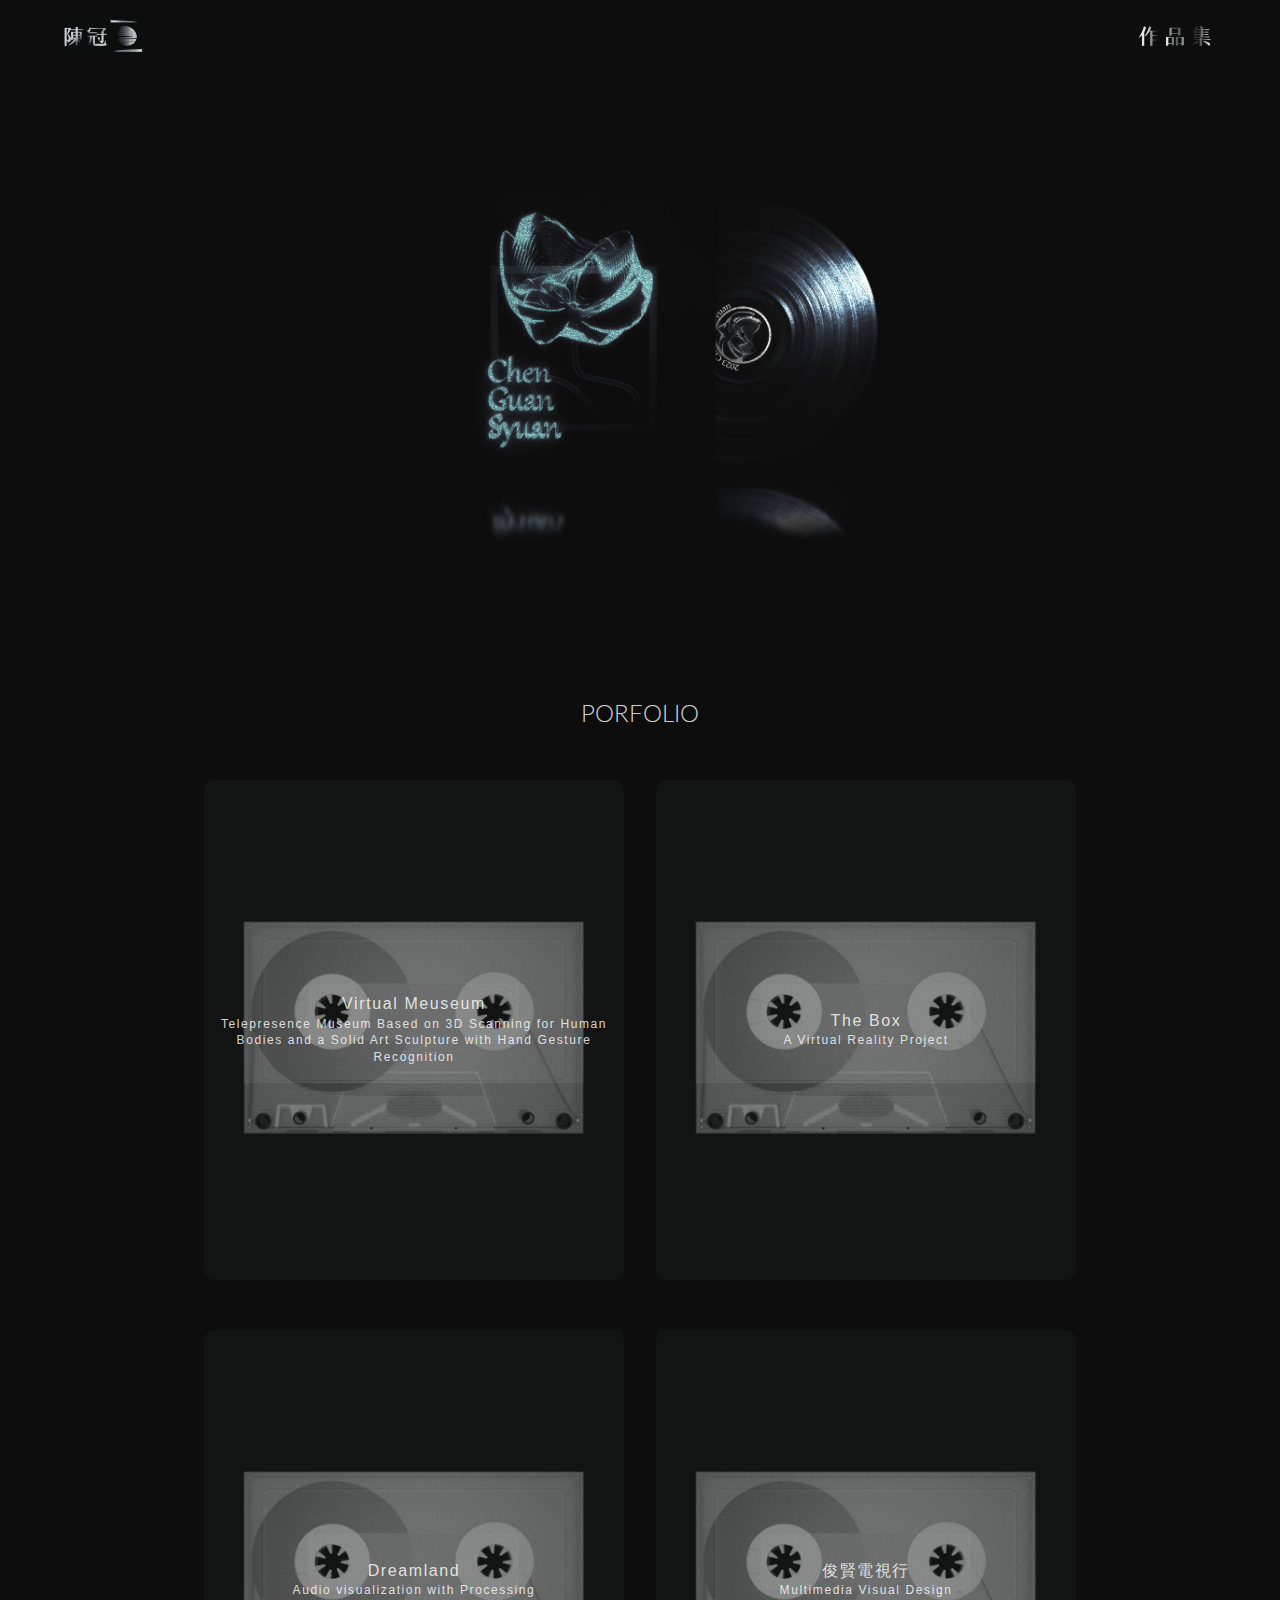
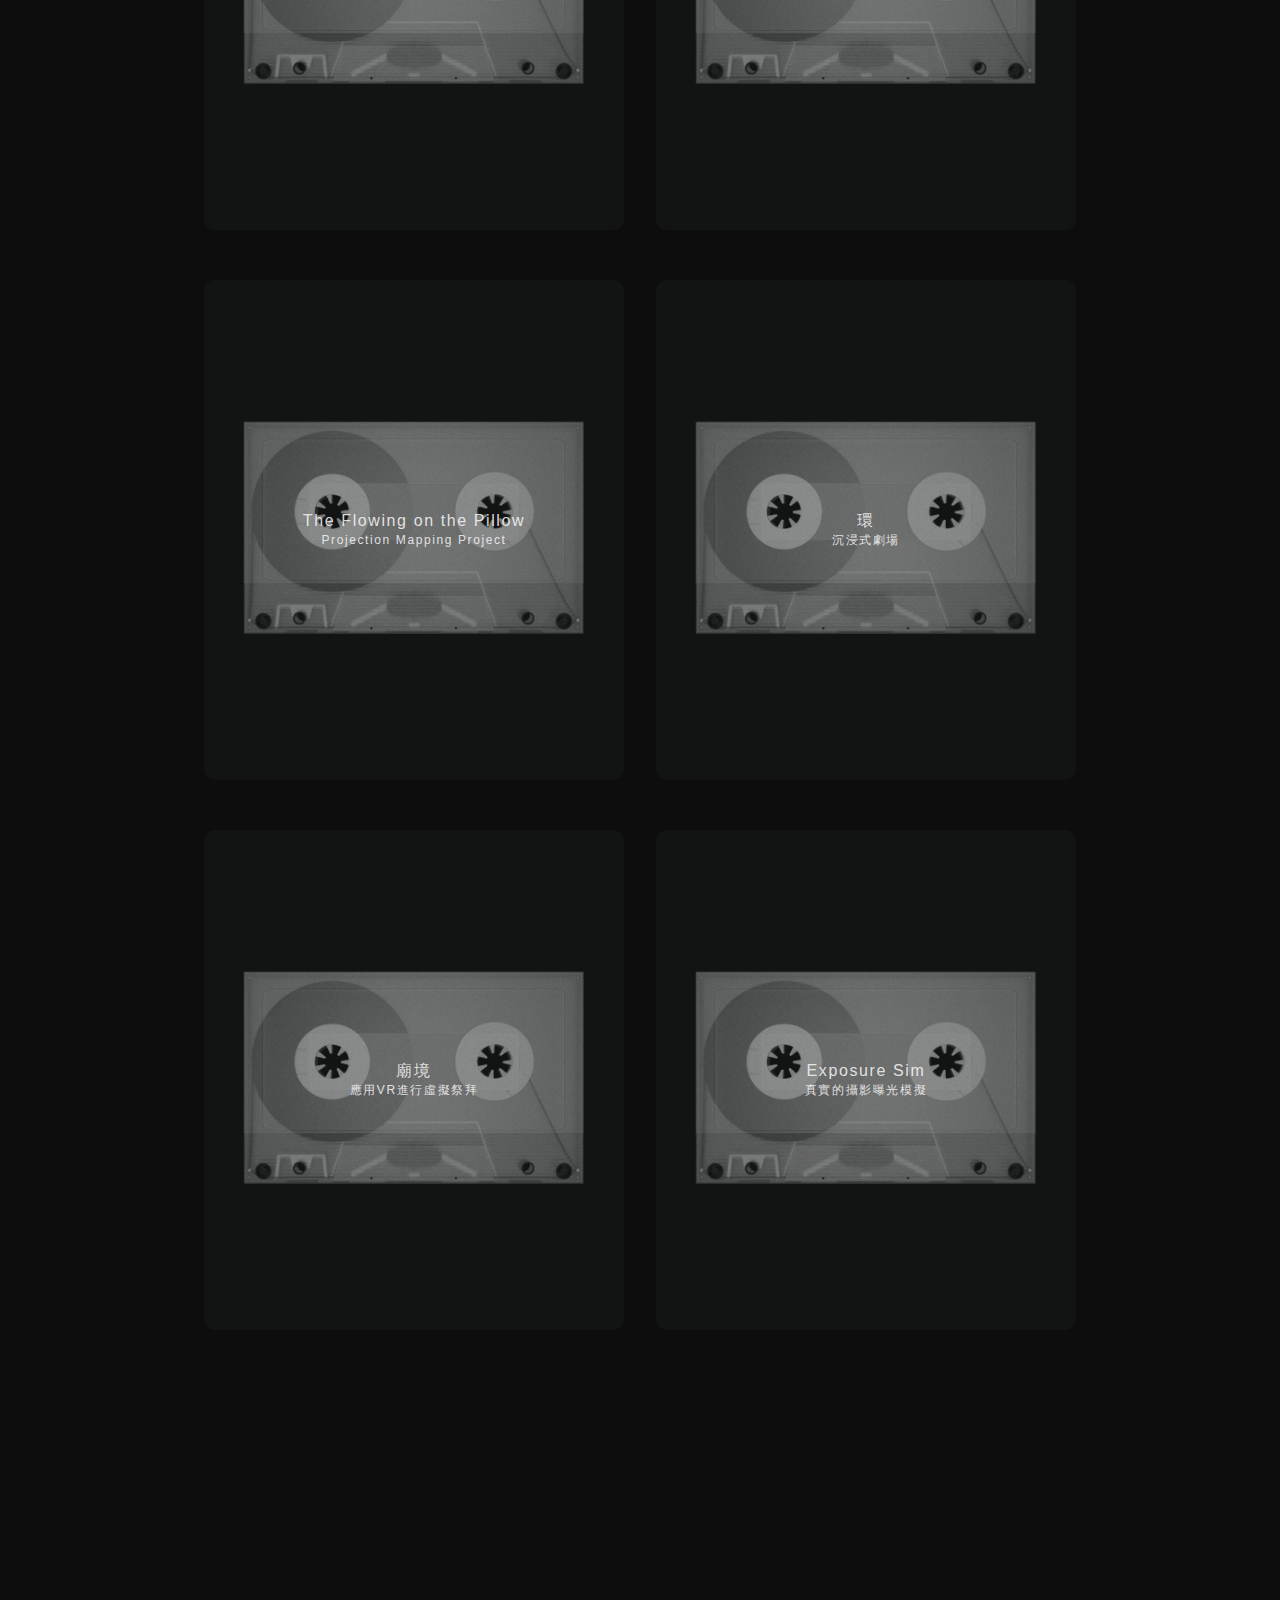
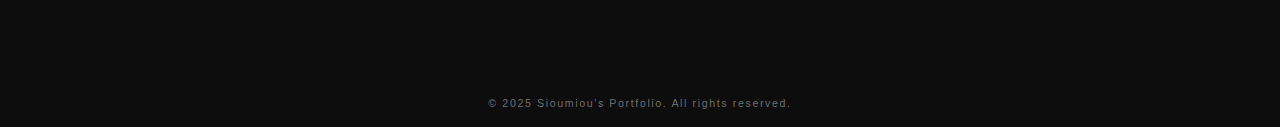
==== index.html @ 2a6f03c4 "First upload" ====
<!DOCTYPE html>
<html lang="zh-Hant">
<head>
    <meta charset="UTF-8">
    <meta name="viewport" content="width=device-width, initial-scale=1.0">
    <link rel="stylesheet" href="css/base.css">
    <link rel="stylesheet" href="css/styles.css">
</head>
<body>
    <header>
        <div class="header-container">
          <div class="logo">
            <img src="pic/logo.png" alt="Logo">
          </div>
          <div class="header-title">
            <img src="pic/logo_2.png" alt="Logo">
          </div>
        </div>
      </header>
      
    <!-- 🚀 新的圖片 Banner -->
    <div class="banner">
        <img src="pic/banner.png" alt="Banner Image">
    </div>

    <!-- 添加切換按鈕 -->
 <!--   <div class="toggle-buttons">
        <button id="portfolioBtn">Portfolio</button>
        <button id="cvBtn">CV</button>
    </div>
-->
    <section id="portfolio" class="portfolio-section hidden">
        <div class="container">
            <h2>PORFOLIO</h2>
            <div class="portfolio-grid">
                <a class="portfolio-item">
                    <div class="work-default-content">
                        <div class="text-overlay">
                          <h3>Virtual Meuseum</h3>
                          <p>Telepresence Museum Based on 3D Scanning for Human Bodies and a Solid Art Sculpture with Hand Gesture Recognition</p>
                        </div>
                      </div>
                    <div class="work-hover-content" id="Virtual_Museum">
                        <h3>Virtual Meuseum</h3>
                        <p>
                            本專案已投稿並發表於 IEEE AIxVR 2025，但仍為一項尚未對外公開的進行中研究計畫。
                        </p>
                        <div class="tech-tags">
                            <span>Unity</span>
                            <span>Virtual Reality</span>
                            <span>CNN-LSTM</span>
                            <span>3D Scanning</span>
                            <span>Interactive</span>
                        </div>
                    </div>
                </a>
                <a class="portfolio-item">
                    <div class="work-default-content">
                        <div class="text-overlay">
                          <h3>The Box</h3>
                          <p>A Virtual Reality Project</p>
                        </div>
                      </div>
                    <div class="work-hover-content" id="BOX">
                        <h3>The Box</h3>
                        <p>This is an ongoing project that has not been publicly disclosed yet.</p>
                        <div class="tech-tags">
                            <span>Unity</span>
                            <span>Virtual Reality</span>
                        </div>
                    </div>
                </a>
            </div>
            <div class="portfolio-grid">
                <a class="portfolio-item"  href="dreamland.html">
                    <div class="work-default-content">
                        <div class="text-overlay">
                          <h3>Dreamland</h3>
                          <p>Audio visualization with Processing</p>
                        </div>
                      </div>
                    <div class="work-hover-content" id="dreamland">
                        <h3>Dreamland</h3>
                        <p>腦無時無刻不在處理訊息，即使是在沉睡中，而人因此產生夢境。</p>
                        <div class="tech-tags">
                            <span>Processing</span>
                            <span>Audio Visualization</span>
                        </div>
                    </div>
                </a>
                <a class="portfolio-item"  href="jun-tv.html">
                    <div class="work-default-content">
                        <div class="text-overlay">
                          <h3>俊賢電視行 </h3>
                          <p>Multimedia Visual Design</p>
                        </div>
                      </div>
                    <div class="work-hover-content" id="tv">
                        <h3>俊賢電視行</h3>
                        <p>一間電視行老闆 ­­- 俊賢，決定利用他店裡的電視替他自己以及這間店行銷。</p>
                        <div class="tech-tags">
                            <span>Unity</span>
                            <span>Processing</span>
                        </div>
                    </div>
                </a>
            </div>
            <div class="portfolio-grid">
                <a class="portfolio-item"  href="projection-pollow.html">
                    <div class="work-default-content">
                        <div class="text-overlay">
                          <h3>The Flowing on the Pillow</h3>
                          <p>Projection Mapping Project</p>
                        </div>
                      </div>
                    <div class="work-hover-content" id="pillow">
                        <h3>The Flowing on the Pillow</h3>
                        <p>展現意識流動的樣貌。</p>
                        <div class="tech-tags">
                            <span>Processing</span>
                            <span>Projection Mapping</span>
                        </div>
                    </div>
                </a>
                <a class="portfolio-item"  href="Interconnected.html">
                    <div class="work-default-content">
                        <div class="text-overlay">
                          <h3>環</h3>
                          <p>沉浸式劇場</p>
                        </div>
                      </div>
                    <div class="work-hover-content" id="Interconnected">
                        <h3>環</h3>
                        <p>是瀝青、水泥劃清了人與自然的界線，至今人類似乎不再是大自然的一部分，<br>
                            但你的小小的舉動，終究會透過某種途徑，對環境產生影響。 
                        </p>
                        <div class="tech-tags">
                            <span>Immersive</span>
                            <span>Unity</span>
                        </div>
                    </div>
                </a>
            </div>
            <div class="portfolio-grid">
                <a class="portfolio-item"  href="temple-realm.html">
                    <div class="work-default-content">
                        <div class="text-overlay">
                          <h3>廟境</h3>
                          <p>應用VR進行虛擬祭拜</p>
                        </div>
                      </div>
                    <div class="work-hover-content" id="templerealm">
                        <h3>廟境</h3>
                        <p>祭祀是臺灣珍貴的文化資產，然而，許多這些資產正在式微。</p>
                        <div class="tech-tags">
                            <span>Virtual Reality</span>
                            <span>Unity</span>
                        </div>
                    </div>
                </a>
                <a class="portfolio-item"  href="exposure-sim.html">
                    <div class="work-default-content">
                        <div class="text-overlay">
                          <h3>Exposure Sim</h3>
                          <p>真實的攝影曝光模擬</p>
                        </div>
                      </div>
                    <div class="work-hover-content" id="exposure_sim">
                        <h3>Exposure Sim</h3>
                        <p>也許在虛擬世界中的行為，本質上來說就是一種虛無。 
                        </p>
                        <div class="tech-tags">
                            <span>Unity</span>
                        </div>
                    </div>
                </a>
            </div>
        </div>
    </section>
<!--
    <section id="cv" class="cv-section hidden">
        <div class="container">
            <h2>CV</h2>
            <div class="cv-content">
                <h3>個人資料</h3>
                <p>姓名：XXX</p>
                <p>聯絡方式：XXX</p>
                <h3>學歷</h3>
                <p>大學名稱 - 學士學位</p>
                <p>主修：XXX，畢業年份：20XX</p>
                <h3>工作經歷</h3>
                <p>公司名稱 - 工作職位</p>
                <p>工作內容簡述，描述工作職責與經驗。</p>
            </div>
        </div>
    </section>
-->
    <section id="skills" class="skills-section hidden">
        <div class="container">
            <h2>SKILLS</h2>
            <div class="skills-container">
    
                <!-- Game Engine / 3D 區塊 -->
                <div class="skill-category">
                    <h3>Game Engine / 3D Production</h3>
                    <div class="skill-box">Unity</div>
                    <div class="skill-box">Blender</div>
                </div>
    
                <!-- Creative Tools 區塊 -->
                <div class="skill-category">
                    <h3>Visual Programming</h3>
                    <div class="skill-box">TouchDesigner</div>
                    <div class="skill-box">Processing</div>
                </div>
    
                <!-- Coding 區塊 -->
                <div class="skill-category">
                    <h3>Coding</h3>
                    <div class="skill-box">Python</div>
                    <div class="skill-box">Java</div>
                </div>
    
            </div>
        </div>
    </section>
 
    
    <footer class="fade-in">
        <p>&copy; 2025 Sioumiou's Portfolio. All rights reserved.</p>
    </footer>

    <script>
    document.addEventListener("DOMContentLoaded", function () {
        const hiddenElements = document.querySelectorAll(".hidden");
        
        function showOnScroll() {
            hiddenElements.forEach(el => {
                const rect = el.getBoundingClientRect();
                if (rect.top < window.innerHeight * 0.8) {
                    el.classList.add("show");
                }
            });
        }
        
        window.addEventListener("scroll", showOnScroll);
        showOnScroll();

        // 切換 Portfolio 和 CV
        const portfolioBtn = document.getElementById("portfolioBtn");
        const cvBtn = document.getElementById("cvBtn");
        const portfolioSection = document.getElementById("portfolio");
        const cvSection = document.getElementById("cv");

        portfolioBtn.addEventListener("click", function() {
            portfolioSection.classList.remove("hidden");
            cvSection.classList.add("hidden");
        });

        cvBtn.addEventListener("click", function() {
            cvSection.classList.remove("hidden");
            portfolioSection.classList.add("hidden");
        });
    });

    </script>
</body>
</html>
---- css/base.css ----
/*======================================================================
   1. 字型設定 (Font Face)
======================================================================*/
@font-face {
    font-family: 'TaipeiSansTC';
    src: url('../font/TaipeiSansTCBeta-Regular.ttf') format('truetype');
    font-weight: 400; /* Regular */
    font-style: normal;
}

@font-face {
    font-family: 'TaipeiSansTC';
    src: url('../font/TaipeiSansTCBeta-Bold.ttf') format('truetype');
    font-weight: 700; /* Bold */
    font-style: normal;
}

@font-face {
    font-family: 'TaipeiSansTC';
    src: url('../font/TaipeiSansTCBeta-Light.ttf') format('truetype');
    font-weight: 300; /* Light */
    font-style: normal;
}

@font-face {
    font-family: "SweiSpringSugarCJKtc";
    src: url("../font/SweiSpringSugarCJKtc-ExtraLight.ttf") format("truetype");
    font-weight: 200;
    font-style: normal;
}
@font-face {
    font-family: "SweiSpringSugarCJKtc";
    src: url("../font/SweiSpringSugarCJKtc-Black.ttf") format("truetype");
    font-weight: 800;
    font-style: normal;
}
@font-face {
    font-family: "SweiSpringSugarCJKtc";
    src: url("../font/SweiSpringSugarCJKtc-Light.ttf") format("truetype");
    font-weight: 300;
    font-style: normal;
}
@font-face {
    font-family: "SweiSpringSugarCJKtc";
    src: url("../font/SweiSpringSugarCJKtc-Medium.ttf") format("truetype");
    font-weight: 400;
    font-style: normal;
}
/* Lato Hairline -> 一般視為 100 或 200，這裡設定為 100 */
@font-face {
    font-family: 'Lato';
    src: url('../font/lato/Lato-Hairline.ttf') format('truetype');
    font-weight: 100;
    font-style: normal;
}

/* Lato Thin -> 通常設定為 200 */
@font-face {
    font-family: 'Lato';
    src: url('../font/lato/Lato-Thin.ttf') format('truetype');
    font-weight: 200;
    font-style: normal;
}

/* Lato Light -> 通常設定為 300 */
@font-face {
    font-family: 'Lato';
    src: url('../font/lato/Lato-Light.ttf') format('truetype');
    font-weight: 300;
    font-style: normal;
}

/* Lato Regular -> 400 */
@font-face {
    font-family: 'Lato';
    src: url('../font/lato/Lato-Regular.ttf') format('truetype');
    font-weight: 400;
    font-style: normal;
}

/* Lato Medium -> 500 */
@font-face {
    font-family: 'Lato';
    src: url('../font/lato/Lato-Medium.ttf') format('truetype');
    font-weight: 500;
    font-style: normal;
}

/* Lato Bold -> 700 */
@font-face {
    font-family: 'Lato';
    src: url('../font/lato/Lato-Bold.ttf') format('truetype');
    font-weight: 700;
    font-style: normal;
}

/* Lato Heavy -> 常見設為 900 (Black) */
@font-face {
    font-family: 'Lato';
    src: url('../font/lato/Lato-Heavy.ttf') format('truetype');
    font-weight: 900;
    font-style: normal;
}
/*======================================================================
   2. 全域重設 (Global Reset)
======================================================================*/
* {
    margin: 0;
    padding: 0;
    box-sizing: border-box;
}


/*======================================================================
   3. 基本樣式 (Base Styles)
======================================================================*/
body {
    background: #0d0d0d;
    line-height: 1.4;
    color: #f5f5f5de;
    font-family: "SweiSpringSugarCJKtc", Arial, sans-serif;
    font-weight: 200;
    font-size: 16px;
    letter-spacing: 0.1em;
}

h2 {
    font-family: "SweiSpringSugarCJKtc", sans-serif; 
    font-weight: 400; 
}
footer {
    color: #d9d9d97c;
    text-align: center;
    padding: 1rem 0;
    font-family: "Noto Sans TC", sans-serif;
    font-weight: 300;
    font-size: 8pt;
}

/* 固定在螢幕正中央的容器 */
.center-home-container {
    position: fixed;
    bottom: 30%;
    left: 50%;
    transform: translate(-50%, -50%);
    z-index: 999; /* 確保在最上層 */
}

/* 連結本身：維持 hover 動效與動畫設定 */
.center-home-icon {
    display: inline-block;
    text-decoration: none; /* 移除超連結預設底線 */
    transition: transform 0.3s ease;
    animation: float 5s ease-in-out infinite;
    transition: transform 0.3s ease, filter 0.3s ease;
}
.center-home-icon::after {
    content: attr(data-tooltip);       /* 取得 data-tooltip 的文字 */
    position: absolute;
    top: 110%;                      /* 往上放在按鈕上方 */
    left: 50%;                         /* 水平置中 */
    transform: translateX(-50%) translateY(0);
    color: #fff;
    padding: 5px 8px;
    border-radius: 4px;
    font-size: 0.5rem;
    white-space: nowrap;               /* 文字不換行 */
    opacity: 0;                        /* 預設不可見 */
    visibility: hidden;                /* 預設不可見 */
    transition: opacity 0.2s ease, visibility 0.2s ease, transform 0.2s ease;
    pointer-events: none;              /* 滑鼠不會作用在提示上 */
}
.center-home-icon:hover::after {
    opacity: 1;
    visibility: visible;
    transform: translateX(-50%) translateY(-5px);
}
/* 圖片大小，可依需求自行調整 */
.center-home-icon img {
    width: 30px;  /* 例如 60px，可自行改大或改小 */
    height: auto; 
    display: block;
    filter: brightness(0.8);
    transform: scale(0.8);
}

/* 滑鼠懸停時放大 */
.center-home-icon:hover {
    transform: scale(1.2);
    filter: brightness(2.5);
}

#back-home-container {
    opacity: 0;
    visibility: hidden;
    transition: opacity 0.3s ease, visibility 0.3s ease;
  }
  /* 顯示時 */
#back-home-container.show {
    opacity: 1;
    visibility: visible;
}

  /* 浮動動畫：上下輕微移動 */
  @keyframes float {
    0% {
      transform: translateY(0);
    }
    50% {
      transform: translateY(5px); /* 浮起距離可依需求調整 */
    }
    100% {
      transform: translateY(0);
    }
  }
  

/*======================================================================
   4. 網格系統 (Grid System)

  
  /* 浮動動畫：上下輕微移動 */
  @keyframes float {
    0% {
      transform: translateY(0);
    }
    50% {
      transform: translateY(-8px); /* 浮起高度可調 */
    }
    100% {
      transform: translateY(0);
    }
  }
  

  /* --------------------------
   回首頁按鈕 (底部)
----------------------------- */
#back-home-container {
    position: fixed;
    bottom: 6%;
    left: 50%;
    transform: translate(-50%, -50%);
    z-index: 999;
    opacity: 0;
    visibility: hidden;
    transition: opacity 0.3s ease, visibility 0.3s ease;
  }
  
  #back-home-container.show {
    opacity: 1;
    visibility: visible;
  }
  
  .center-home-icon {
    display: inline-block;
    text-decoration: none;
    transition: transform 0.3s ease, filter 0.3s ease;
    position: relative;
  }
  
  .center-home-icon img {
    width: 25px;
    height: auto;
    display: block;
    filter: brightness(0.3);
    transform: scale(0.8);
  }
  
  .center-home-icon:hover {
    transform: scale(1.2);
    filter: brightness(2.5);
  }
  
  /* 提示字 (tooltip) */
  .center-home-icon::after {
    content: attr(data-tooltip);
    position: absolute;
    top: 110%;
    left: 50%;
    transform: translateX(-50%);
    color: #fff;
    padding: 5px 8px;
    border-radius: 4px;
    font-size: 0.5rem;
    white-space: nowrap;
    opacity: 0;
    visibility: hidden;
    transition: opacity 0.2s ease, visibility 0.2s ease, transform 0.2s ease;
    pointer-events: none;
  }
  
  .center-home-icon:hover::after {
    opacity: 1;
    visibility: visible;
    transform: translate(-50%, -5px);
  }
---- css/styles.css ----
/*======================================================================
   4. 主要容器 (Container)
======================================================================*/
.container {
    max-width: 1000px; /* 限制最大寬度 */
    margin: 0 auto;    /* 讓區塊置中 */
    padding: 0 5%;     /* 左右預留5%的空間 */
}


/*======================================================================
   5. Header 與導覽列
======================================================================*/
header {
    padding: 1rem 0;
}

/* 主要容器，控制左邊 Logo 與右邊導覽列對齊方式 */
.header-container {
max-width: 1200px;
margin: 0 auto;
padding: 0 1rem;

/* Flex 佈局，讓 Logo 與導覽列左右排列 */
display: flex;
align-items: center;
justify-content: space-between;
}

/* Logo 區塊：圖片置於左上角 */
.logo img, .header-title img {
height: 40px; /* 可自行調整高度 */
width: auto;
display: block;
}

.nav-links {
    background-color: #2c2e38;
    list-style: none;
    display: flex;
    justify-content: center;
    gap: 20px;
}

.nav-links a {
    color: #fff;
    text-decoration: none;
    font-weight: bold;
    font-family: 'TaipeiSansTC', sans-serif;
    font-weight: 400; /* 使用 Bold 字重 */
}

.nav-links a:hover {
    text-decoration: underline;
}


/*======================================================================
   6. Banner 區塊
======================================================================*/
.banner {
    width: 100%;
    overflow: hidden;
    margin: 0 auto; /* 讓整個 .banner 區塊置中 */
    background-color: #0d0d0d;
}

.banner img {
    width: 70%;
    height: auto;         /* 保持圖片等比例縮放 */
    object-fit: cover;    /* 若圖片比例不符合容器，可視需求改用 cover/contain */
    display: block;       
    margin: 0 auto;       /* 讓圖片在父容器中水平置中 */
    margin-top: 10px;
    margin-bottom: 100px;
}


/*======================================================================
   7. 主要內容區塊 (Sections)
======================================================================*/
section {
    padding: 4rem 0;
    text-align: center;
}


/*======================================================================
   8. 作品集區塊 (Portfolio)
======================================================================*/
.portfolio-section {
    height: 2300px;
}


.portfolio-grid {
    display: grid;
    grid-template-columns: repeat(auto-fit, minmax(250px, 1fr));
    gap: 2rem;
    margin-top:50px;
}

/* 讓 portfolio, skills 區塊有左右間距 */
.portfolio-section,
.skills-section {
    margin-top: 10px;
    padding: 0 ;

}

.portfolio-section h2,
.skills-section h2 {
    font-family: "Lato", sans-serif; 
    font-weight: 300; 
    padding-top: 0rem;
    font-size: 1.5rem;
    margin-bottom: 0rem;
    letter-spacing: normal;
    
}



/* 作品集卡片 */
.portfolio-item {
    position: relative;
    overflow: hidden;
    border-radius: 10px;
    transition: transform 0.3s ease-in-out;
    height: 500px; /* 作品區塊的高度 */
}

.portfolio-item:hover {
    transform: scale(1.05);
    z-index: 1;
    cursor: url('../pic/view_detail.png'), pointer;
}

.portfolio-item img {
    width: 100%;
    height: auto;
    border-radius: 5px;
}

/* 預設內容區 */
.work-default-content {
    position: relative;
    width: 100%;
    height: 100%; /* 填滿父容器 .portfolio-item 的 500px */
    background: url('../pic/type.png') center/cover no-repeat;
    display: flex;
    flex-direction: column;
    justify-content: center; /* 垂直置中 */
    align-items: center;     /* 水平置中 */
    
}

/* 文字覆蓋層 */
.text-overlay {
    position: absolute;
    top: 0;
    left: 0;
    width: 100%;
    height: 100%; /* 同樣填滿 .work-default-content 的高度 */
    background-color: rgba(40, 43, 46, 0.2);
    display: flex;
    flex-direction: column;
    justify-content: center; /* 垂直置中 */
    align-items: center;     /* 水平置中 */
    color: #f5f5f5de;
    text-align: center;
}
.text-overlay h3 {
    font-family: "SweiSpringSugarCJKtc", sans-serif; 
    font-weight: 400;
    font-size: 16px;
   
}
.text-overlay p {
    font-family: "SweiSpringSugarCJKtc", sans-serif; 
    font-weight: 200;
    font-size: 12px;
}

/* 滑鼠懸停內容區 */
.work-hover-content {
    position: absolute;
    top: 0;
    left: 0;
    width: 100%;
    height: 100%;
    
    color: white;
    padding: 2rem;
    display: flex;
    flex-direction: column;
    justify-content: center;
    opacity: 0;
    transform: translateY(20px);
    
}
#dreamland {
    background: url('../gif/dreamland.gif') center/cover no-repeat;
}
#tv {
    background: url('../gif/TV.gif') center/cover no-repeat;
}
#pillow {
    background: url('../gif/project_pillow.gif') center/cover no-repeat;
}
#Interconnected{
    background: url('../gif/Interconnected.gif') center/cover no-repeat;
}
#templerealm{
    background: url('../gif/temple.gif') center/cover no-repeat;
}
#exposure_sim{
    background: url('../gif/exposure_sim.gif') center/cover no-repeat;
}
#Virtual_Museum{
    background: url('../gif/virtual_museum.png') center/cover no-repeat;
    cursor: url('../pic/coming_soon.png'), pointer;
}
#BOX{
    background: url('../gif/box.png') center/cover no-repeat;
    cursor: url('../pic/coming_soon.png'), pointer;
}
.work-hover-content h3 {
    font-family: "SweiSpringSugarCJKtc", sans-serif; 
    font-weight: 300;
    font-size: 10pt;
}
.work-hover-content p {
    font-size: 8.5pt;
}
.portfolio-item:hover .work-hover-content {
    opacity: 1;
    transform: translateY(0);
}

.portfolio-item:hover .work-default-content {
    opacity: 0;
    transform: scale(0.95);
}

/* 技術標籤 */
.tech-tags {
    margin-top: 1rem;
    display: flex;
    gap: 0.5rem;
    flex-wrap: wrap;
    justify-content: center;
}

.tech-tags span {
    background: rgba(255, 255, 255, 0.1);
    padding: 0.3rem 0.8rem;
    border-radius: 20px;
    font-size: 6pt;
}


/*======================================================================
   9. 技能區塊 (Skills)
======================================================================*/
/* 技能區塊 (Skills) 容器 */
.skills-container {
    display: grid;
    grid-template-columns: repeat(auto-fit, minmax(250px, 1fr));
    gap: 2rem;
    margin-top:50px;
}
.skill-category {
    text-align: center; /* 讓標題和技能卡都置中 */
    margin: 0 auto;
    margin-bottom: 100px;
}

/* 技能分類標題 */
.skill-category h3 {
    margin-bottom: 1rem;
    font-size: 1rem;
    font-weight: 500;
    letter-spacing: 0.1em;
}

/* 技能卡 (skill-box) */
.skill-box {
    max-width: 200px;
    border-radius: 8px;
    

    font-family: "SweiSpringSugarCJKtc", sans-serif;
    font-size: 0.8rem;
    font-weight: 100;
    letter-spacing: 0.05em;

    transition: transform 0.3s ease;
    margin: 0.5rem auto; /* 水平置中 */
    text-align: center;  /* 文字置中 */
}

/* Hover 效果 */
.skill-box:hover {
    font-weight: 200;
    transform: scale(1.1);
}



/*======================================================================
   10. 動畫效果 (Animations)
======================================================================*/
@keyframes fadeIn {
    from {
        opacity: 0;
        transform: translateY(20px);
    }
    to {
        opacity: 1;
        transform: translateY(0);
    }
}

/* 滾動淡入效果 */
.hidden {
    opacity: 0;
    transform: translateY(30px);
    transition: all 1s ease-in-out;
}

.show {
    opacity: 1;
    transform: translateY(0);
}
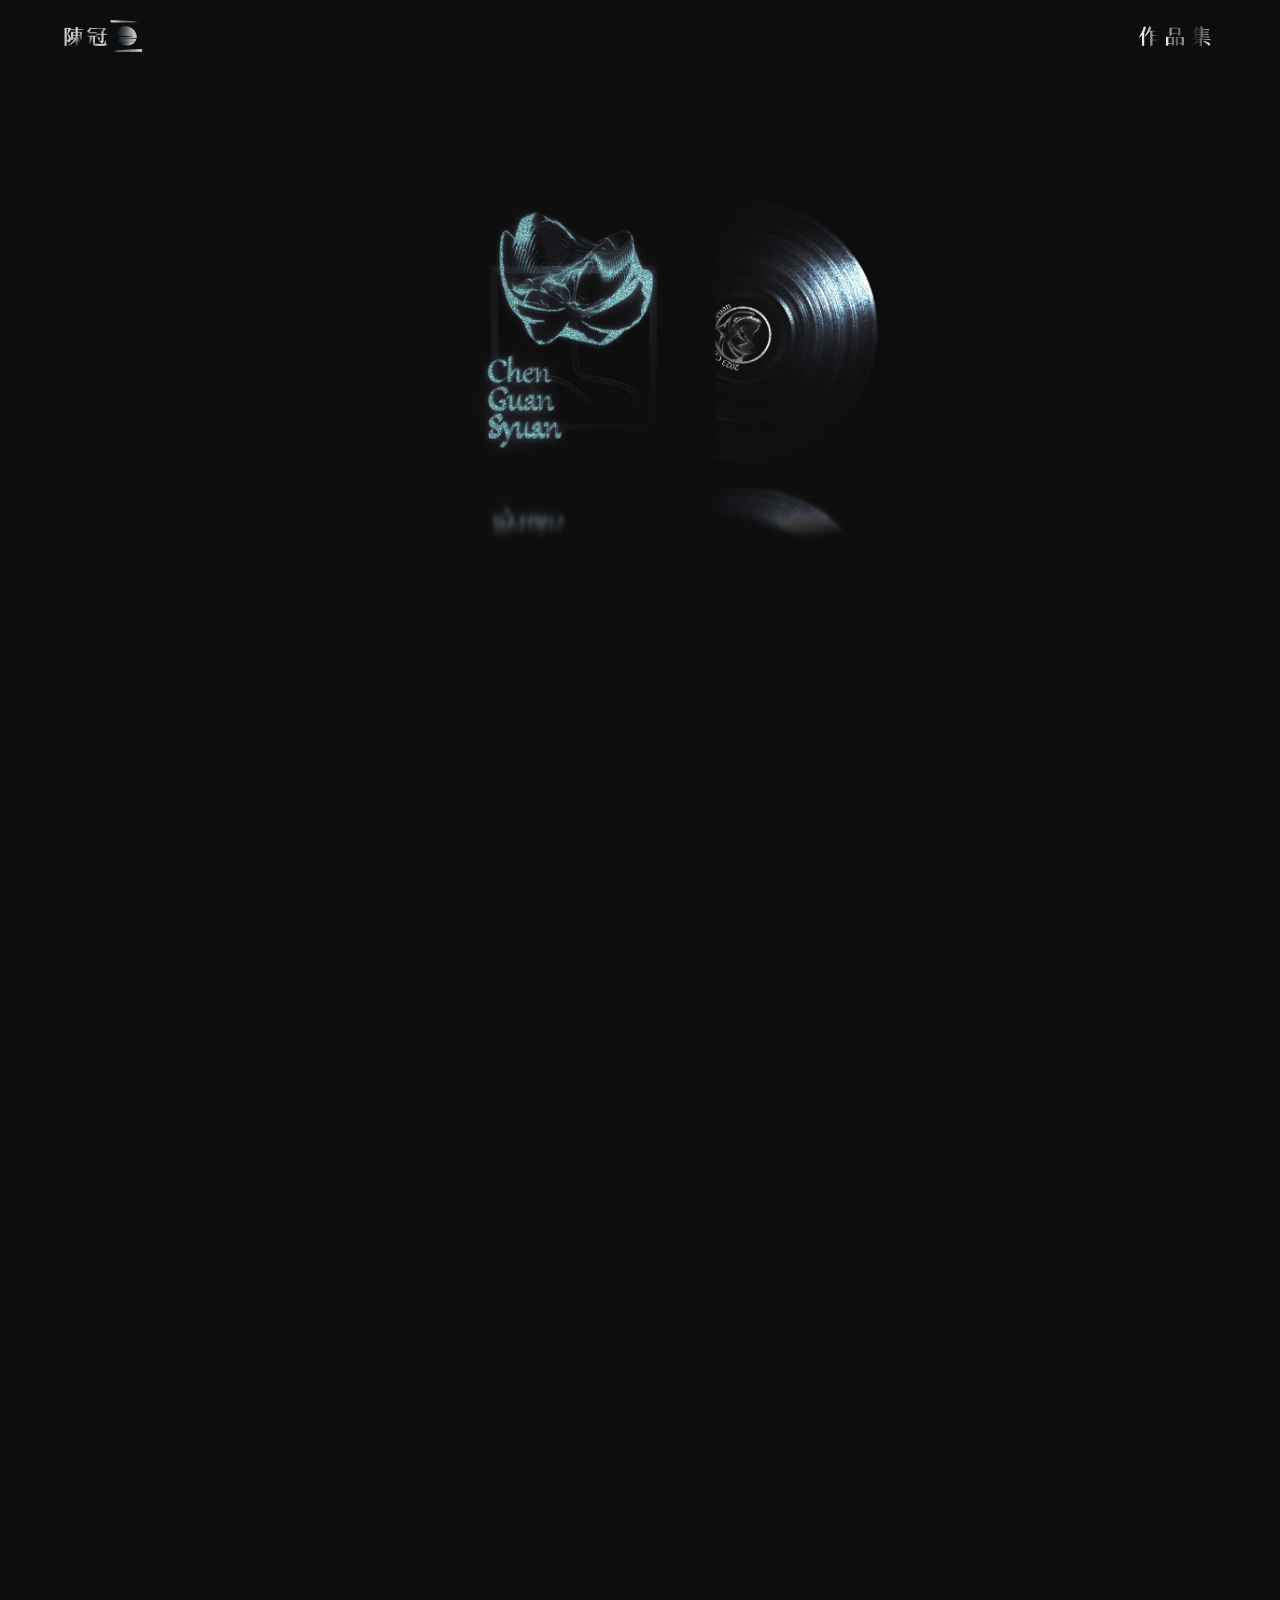
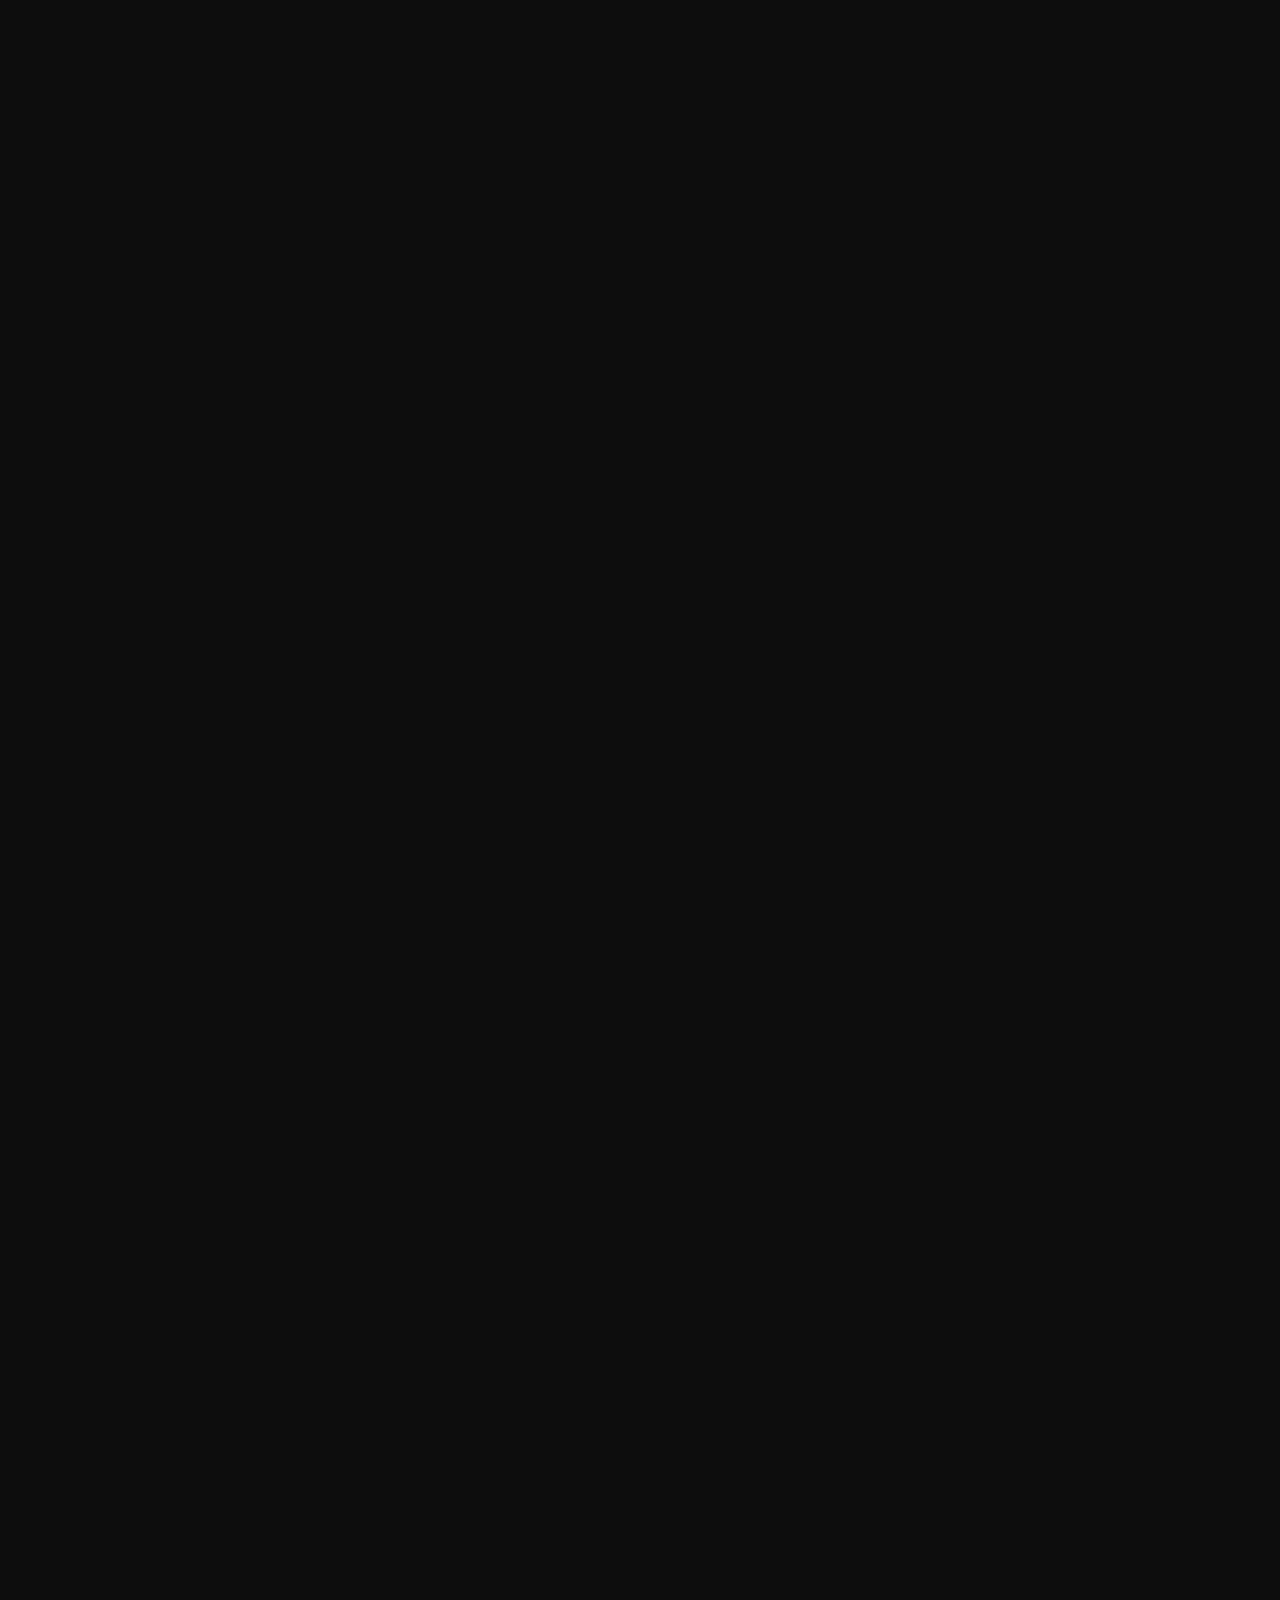
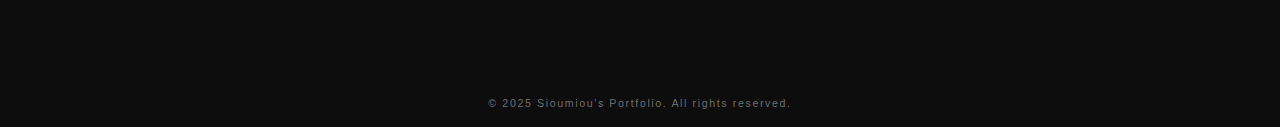
==== commit 4d63e175: "update path" ====
--- a/index.html
+++ b/index.html
@@ -10,25 +10,16 @@
     <header>
         <div class="header-container">
           <div class="logo">
-            <img src="pic/logo.png" alt="Logo">
+            <img src="img/logo.png" alt="Logo">
           </div>
           <div class="header-title">
-            <img src="pic/logo_2.png" alt="Logo">
+            <img src="img/logo_2.png" alt="Logo">
           </div>
         </div>
       </header>
-      
-    <!-- 🚀 新的圖片 Banner -->
     <div class="banner">
-        <img src="pic/banner.png" alt="Banner Image">
+        <img src="img/banner.png" alt="Banner Image">
     </div>
-
-    <!-- 添加切換按鈕 -->
- <!--   <div class="toggle-buttons">
-        <button id="portfolioBtn">Portfolio</button>
-        <button id="cvBtn">CV</button>
-    </div>
--->
     <section id="portfolio" class="portfolio-section hidden">
         <div class="container">
             <h2>PORFOLIO</h2>
@@ -177,44 +168,23 @@
             </div>
         </div>
     </section>
-<!--
-    <section id="cv" class="cv-section hidden">
-        <div class="container">
-            <h2>CV</h2>
-            <div class="cv-content">
-                <h3>個人資料</h3>
-                <p>姓名：XXX</p>
-                <p>聯絡方式：XXX</p>
-                <h3>學歷</h3>
-                <p>大學名稱 - 學士學位</p>
-                <p>主修：XXX，畢業年份：20XX</p>
-                <h3>工作經歷</h3>
-                <p>公司名稱 - 工作職位</p>
-                <p>工作內容簡述，描述工作職責與經驗。</p>
-            </div>
-        </div>
-    </section>
--->
     <section id="skills" class="skills-section hidden">
         <div class="container">
             <h2>SKILLS</h2>
             <div class="skills-container">
     
-                <!-- Game Engine / 3D 區塊 -->
                 <div class="skill-category">
                     <h3>Game Engine / 3D Production</h3>
                     <div class="skill-box">Unity</div>
                     <div class="skill-box">Blender</div>
                 </div>
     
-                <!-- Creative Tools 區塊 -->
                 <div class="skill-category">
                     <h3>Visual Programming</h3>
                     <div class="skill-box">TouchDesigner</div>
                     <div class="skill-box">Processing</div>
                 </div>
     
-                <!-- Coding 區塊 -->
                 <div class="skill-category">
                     <h3>Coding</h3>
                     <div class="skill-box">Python</div>
--- a/css/styles.css
+++ b/css/styles.css
@@ -133,7 +133,7 @@
 .portfolio-item:hover {
     transform: scale(1.05);
     z-index: 1;
-    cursor: url('../pic/view_detail.png'), pointer;
+    cursor: url('../img/view_detail.png'), pointer;
 }
 
 .portfolio-item img {
@@ -147,7 +147,7 @@
     position: relative;
     width: 100%;
     height: 100%; /* 填滿父容器 .portfolio-item 的 500px */
-    background: url('../pic/type.png') center/cover no-repeat;
+    background: url('../img/type.png') center/cover no-repeat;
     display: flex;
     flex-direction: column;
     justify-content: center; /* 垂直置中 */
@@ -219,11 +219,11 @@
 }
 #Virtual_Museum{
     background: url('../gif/virtual_museum.png') center/cover no-repeat;
-    cursor: url('../pic/coming_soon.png'), pointer;
+    cursor: url('../img/coming_soon.png'), pointer;
 }
 #BOX{
     background: url('../gif/box.png') center/cover no-repeat;
-    cursor: url('../pic/coming_soon.png'), pointer;
+    cursor: url('../img/coming_soon.png'), pointer;
 }
 .work-hover-content h3 {
     font-family: "SweiSpringSugarCJKtc", sans-serif; 
